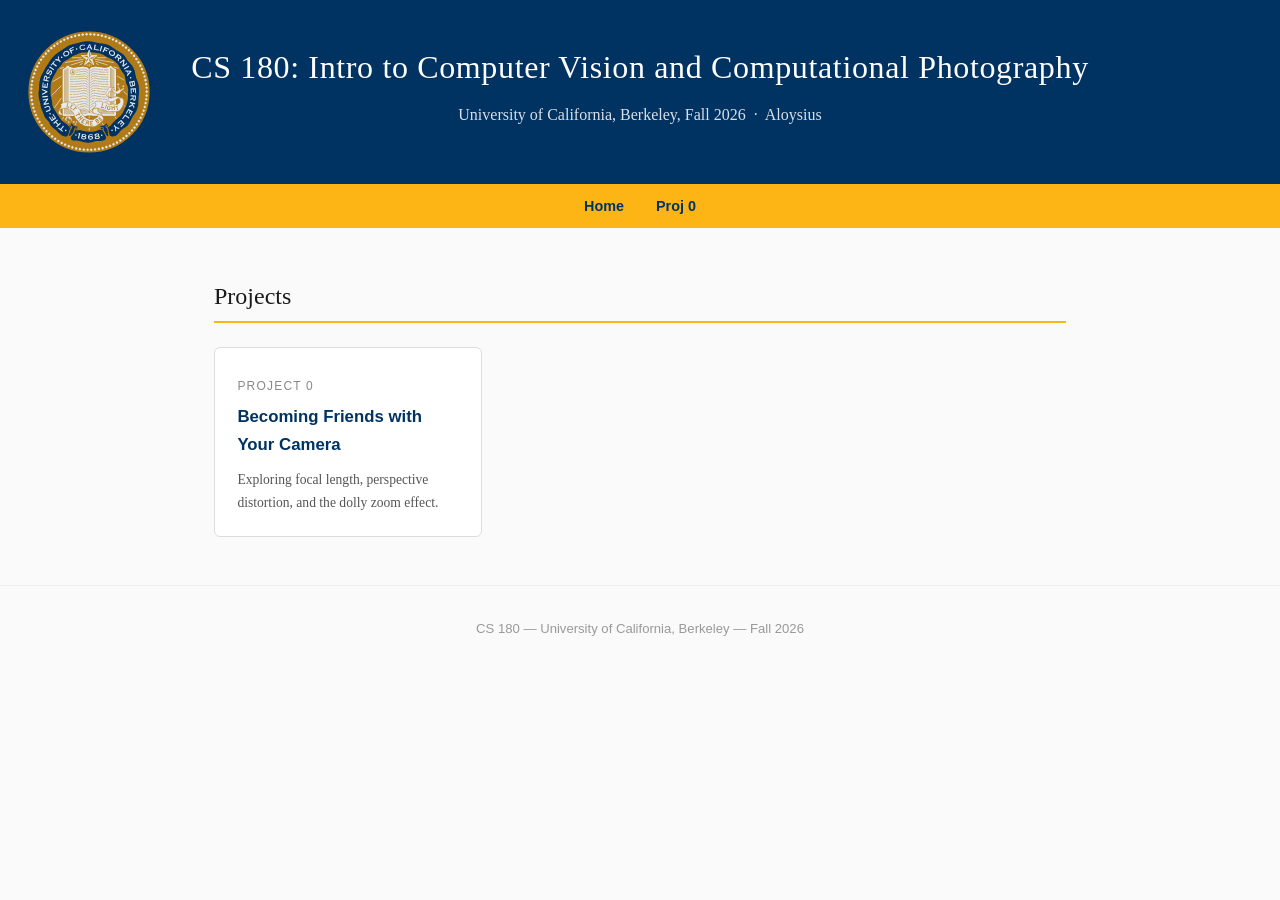
==== index.html @ fd5c7561 "proj0" ====
<!DOCTYPE html>
<html lang="en">
<head>
  <meta charset="UTF-8" />
  <meta name="viewport" content="width=device-width, initial-scale=1.0" />
  <title>CS 180 — Aloy</title>
  <link rel="stylesheet" href="style.css" />
</head>
<body>

<header>
  <img src="cal_seal.svg" alt="UC Berkeley seal" class="header-seal" />
  <h1>CS 180: Intro to Computer Vision and Computational Photography</h1>
  <p>University of California, Berkeley, Fall 2026 &nbsp;·&nbsp; Aloysius</p>
</header>

<nav>
  <a href="index.html">Home</a>
  <a href="proj0/index.html">Proj 0</a>
  <!-- Add links here as projects are completed -->
</nav>

<main>
  <section>
    <h2>Projects</h2>
    <div class="project-grid">

      <div class="project-card">
        <a href="proj0/index.html">
          <span class="proj-number">Project 0</span>
          <h3>Becoming Friends with Your Camera</h3>
          <p>Exploring focal length, perspective distortion, and the dolly zoom effect.</p>
        </a>
      </div>

      <!-- Template for future projects — duplicate and fill in:
      <div class="project-card">
        <a href="proj1/index.html">
          <span class="proj-number">Project 1</span>
          <h3>Project Title</h3>
          <p>Short description.</p>
        </a>
      </div>
      -->

    </div>
  </section>
</main>

<footer>
  CS 180 &mdash; University of California, Berkeley &mdash; Fall 2026
</footer>

</body>
</html>
---- style.css ----
* {
  box-sizing: border-box;
  margin: 0;
  padding: 0;
}

body {
  font-family: "Georgia", serif;
  background: #fafafa;
  color: #1a1a1a;
  line-height: 1.7;
}

header {
  background: #003262; /* Berkeley blue */
  color: #fff;
  padding: 2.5rem 1rem;
  text-align: center;
  position: relative;
}

.header-seal {
  position: absolute;
  top: 50%;
  left: 1.5rem;
  transform: translateY(-50%);
  height: 130px;
  width: 130px;
  object-fit: contain;
  opacity: 0.9;
}

header h1 {
  font-size: 2rem;
  font-weight: normal;
  letter-spacing: 0.02em;
}

header p {
  margin-top: 0.4rem;
  font-size: 1rem;
  opacity: 0.85;
}

nav {
  background: #fdb515; /* Berkeley gold */
  display: flex;
  justify-content: center;
  gap: 2rem;
  padding: 0.6rem 1rem;
}

nav a {
  color: #003262;
  text-decoration: none;
  font-family: "Helvetica Neue", sans-serif;
  font-size: 0.9rem;
  font-weight: 600;
}

nav a:hover {
  text-decoration: underline;
}

#equipment {
  margin-bottom: 2rem;
  font-family: "Helvetica Neue", sans-serif;
  font-size: 0.88rem;
  color: #555;
}

main {
  max-width: 900px;
  margin: 3rem auto;
  padding: 0 1.5rem;
}

h2 {
  font-size: 1.5rem;
  font-weight: normal;
  border-bottom: 2px solid #fdb515;
  padding-bottom: 0.3rem;
  margin-bottom: 1rem;
}

h3 {
  font-size: 1.1rem;
  margin: 1.8rem 0 0.6rem;
  font-family: "Helvetica Neue", sans-serif;
}

p {
  margin-bottom: 1rem;
  font-size: 0.97rem;
}

section {
  margin-bottom: 3rem;
}

.image-row {
  display: flex;
  gap: 1rem;
  flex-wrap: wrap;
  margin: 1rem 0;
}

.image-row figure {
  flex: 1 1 280px;
  text-align: center;
}

.image-row img {
  width: 100%;
  border: 1px solid #ddd;
  border-radius: 3px;
}

.image-row figcaption {
  font-size: 0.82rem;
  color: #555;
  margin-top: 0.4rem;
  font-family: "Helvetica Neue", sans-serif;
}

.gif-container {
  text-align: center;
  margin: 1.5rem 0;
}

.gif-container img {
  max-width: 100%;
  border: 1px solid #ddd;
  border-radius: 3px;
}

.gif-container figcaption {
  font-size: 0.82rem;
  color: #555;
  margin-top: 0.4rem;
  font-family: "Helvetica Neue", sans-serif;
}

/* Landing page project cards */
.project-grid {
  display: grid;
  grid-template-columns: repeat(auto-fill, minmax(240px, 1fr));
  gap: 1.5rem;
  margin-top: 1.5rem;
}

.project-card {
  border: 1px solid #ddd;
  border-radius: 6px;
  overflow: hidden;
  background: #fff;
  transition: box-shadow 0.2s;
}

.project-card:hover {
  box-shadow: 0 4px 16px rgba(0,0,0,0.1);
}

.project-card a {
  display: block;
  padding: 1.4rem;
  text-decoration: none;
  color: inherit;
}

.project-card .proj-number {
  font-size: 0.75rem;
  text-transform: uppercase;
  letter-spacing: 0.1em;
  color: #888;
  font-family: "Helvetica Neue", sans-serif;
}

.project-card h3 {
  margin: 0.3rem 0 0.5rem;
  font-size: 1.05rem;
  color: #003262;
}

.project-card p {
  font-size: 0.85rem;
  color: #555;
  margin: 0;
}

footer {
  text-align: center;
  padding: 2rem;
  font-size: 0.82rem;
  color: #999;
  font-family: "Helvetica Neue", sans-serif;
  border-top: 1px solid #eee;
  margin-top: 3rem;
}
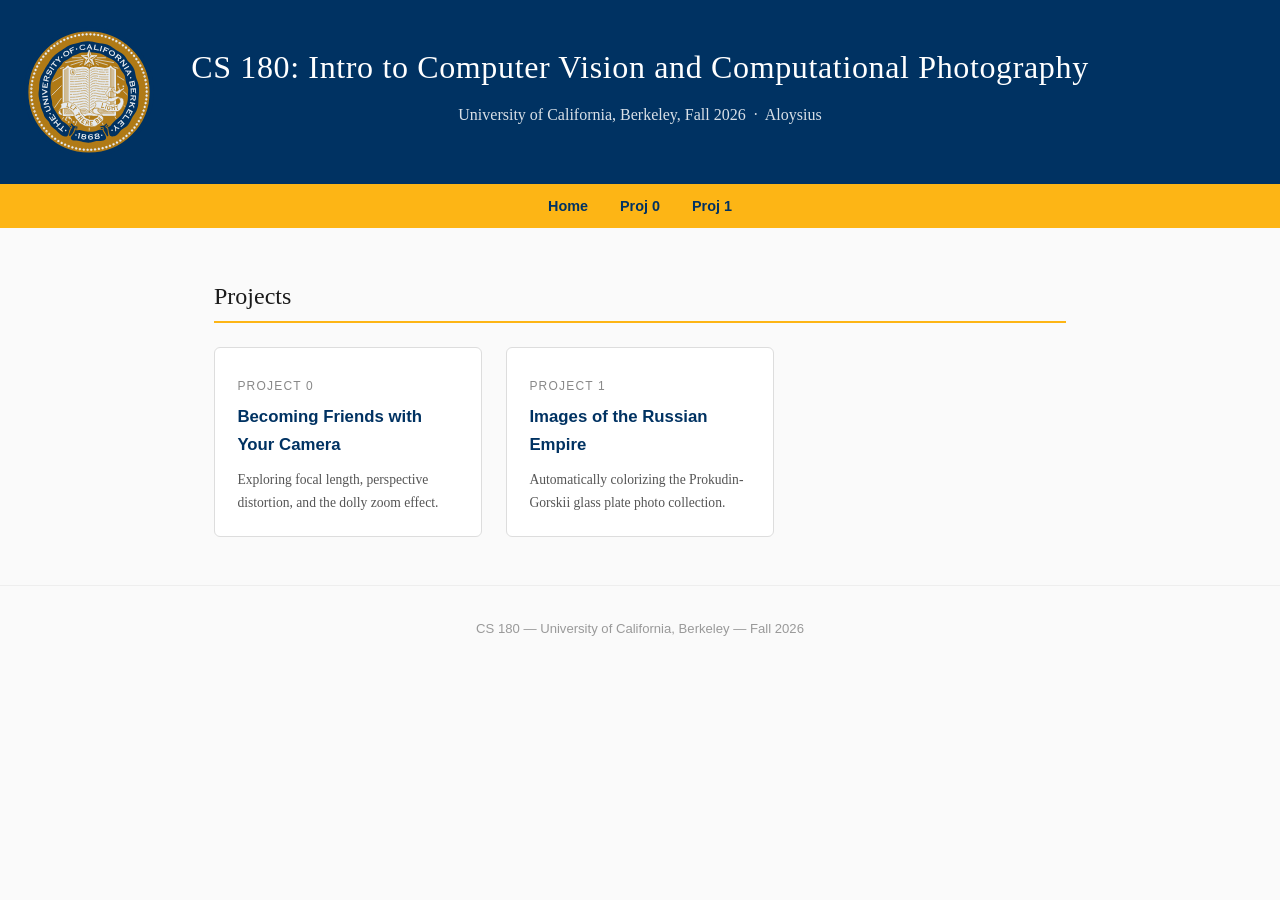
==== commit 27493915: "proj1 done" ====
--- a/index.html
+++ b/index.html
@@ -17,6 +17,7 @@
 <nav>
   <a href="index.html">Home</a>
   <a href="proj0/index.html">Proj 0</a>
+  <a href="proj1/index.html">Proj 1</a>
   <!-- Add links here as projects are completed -->
 </nav>
 
@@ -33,15 +34,13 @@
         </a>
       </div>
 
-      <!-- Template for future projects — duplicate and fill in:
       <div class="project-card">
         <a href="proj1/index.html">
           <span class="proj-number">Project 1</span>
-          <h3>Project Title</h3>
-          <p>Short description.</p>
+          <h3>Images of the Russian Empire</h3>
+          <p>Automatically colorizing the Prokudin-Gorskii glass plate photo collection.</p>
         </a>
       </div>
-      -->
 
     </div>
   </section>
--- a/style.css
+++ b/style.css
@@ -188,6 +188,71 @@
   margin: 0;
 }
 
+table {
+  width: 100%;
+  border-collapse: collapse;
+  margin: 1rem 0 1.5rem;
+  font-family: "Helvetica Neue", sans-serif;
+  font-size: 0.85rem;
+}
+
+th, td {
+  text-align: left;
+  padding: 0.45rem 0.7rem;
+  border-bottom: 1px solid #eee;
+}
+
+th {
+  color: #003262;
+  border-bottom: 2px solid #fdb515;
+  font-weight: 600;
+}
+
+tr:hover td {
+  background: #fafafa;
+}
+
+.thumb-grid {
+  display: grid;
+  grid-template-columns: repeat(auto-fill, minmax(200px, 1fr));
+  gap: 1rem;
+  margin: 1rem 0;
+}
+
+.thumb-grid figure {
+  margin: 0;
+  text-align: center;
+}
+
+.thumb-grid img {
+  width: 100%;
+  border: 1px solid #ddd;
+  border-radius: 3px;
+}
+
+.thumb-grid figcaption {
+  font-size: 0.8rem;
+  color: #555;
+  margin-top: 0.3rem;
+  font-family: "Helvetica Neue", sans-serif;
+}
+
+.note {
+  background: #fff8e6;
+  border-left: 3px solid #fdb515;
+  padding: 0.8rem 1rem;
+  font-size: 0.88rem;
+  margin: 1rem 0;
+}
+
+.fail {
+  background: #fdeeee;
+  border-left: 3px solid #c0392b;
+  padding: 0.8rem 1rem;
+  font-size: 0.88rem;
+  margin: 1rem 0;
+}
+
 footer {
   text-align: center;
   padding: 2rem;
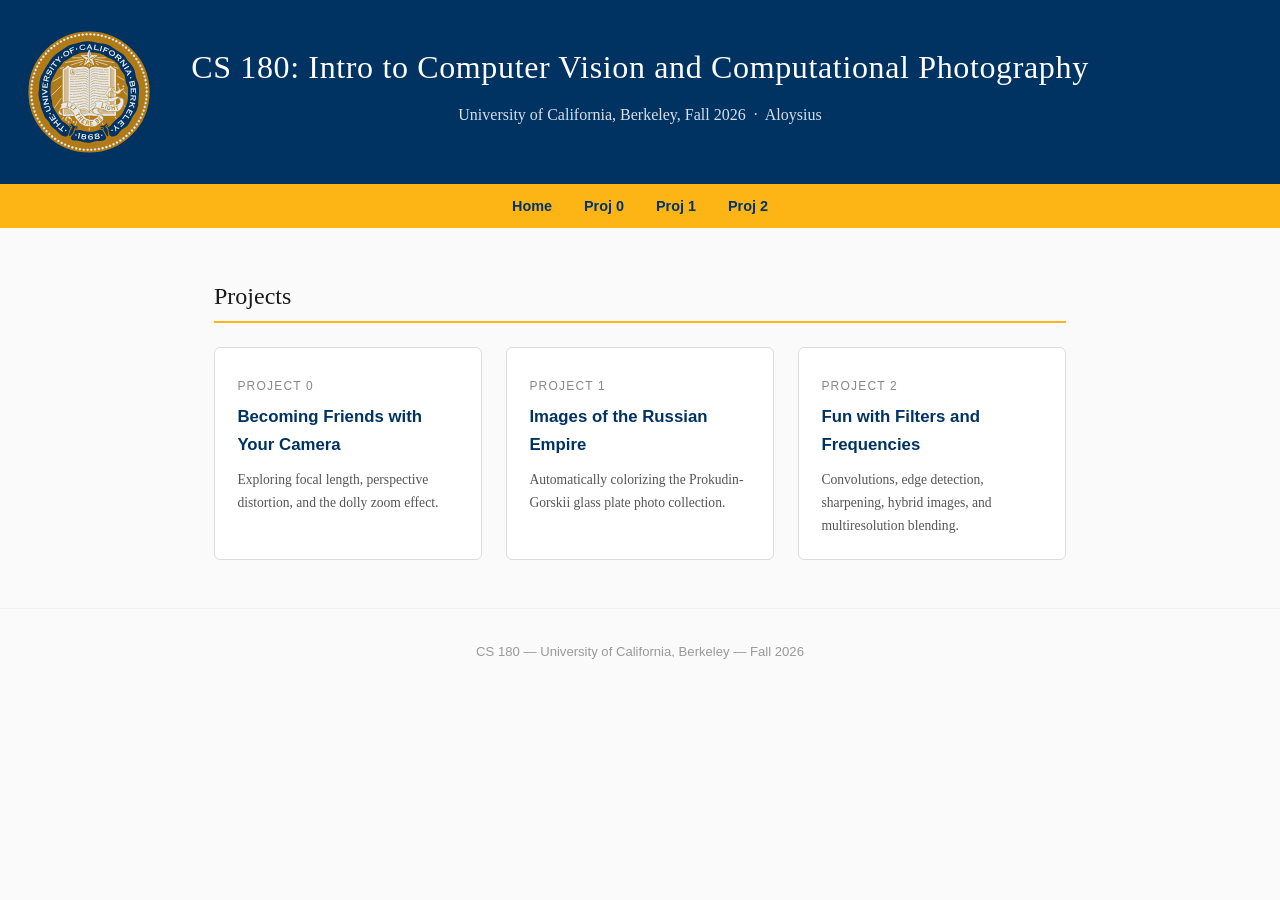
==== commit 59bb3239: "Add proj2: Fun with Filters and Frequencies" ====
--- a/index.html
+++ b/index.html
@@ -18,6 +18,7 @@
   <a href="index.html">Home</a>
   <a href="proj0/index.html">Proj 0</a>
   <a href="proj1/index.html">Proj 1</a>
+  <a href="proj2/index.html">Proj 2</a>
   <!-- Add links here as projects are completed -->
 </nav>
 
@@ -42,6 +43,14 @@
         </a>
       </div>
 
+      <div class="project-card">
+        <a href="proj2/index.html">
+          <span class="proj-number">Project 2</span>
+          <h3>Fun with Filters and Frequencies</h3>
+          <p>Convolutions, edge detection, sharpening, hybrid images, and multiresolution blending.</p>
+        </a>
+      </div>
+
     </div>
   </section>
 </main>
--- a/style.css
+++ b/style.css
@@ -237,6 +237,31 @@
   font-family: "Helvetica Neue", sans-serif;
 }
 
+code {
+  font-family: "SF Mono", "Menlo", "Consolas", monospace;
+  font-size: 0.85em;
+  background: #eef0f2;
+  padding: 0.1em 0.3em;
+  border-radius: 3px;
+}
+
+pre {
+  background: #1e2530;
+  color: #e8eaed;
+  padding: 1rem 1.2rem;
+  border-radius: 6px;
+  overflow-x: auto;
+  margin: 1rem 0;
+  font-size: 0.82rem;
+  line-height: 1.5;
+}
+
+pre code {
+  background: none;
+  padding: 0;
+  color: inherit;
+}
+
 .note {
   background: #fff8e6;
   border-left: 3px solid #fdb515;
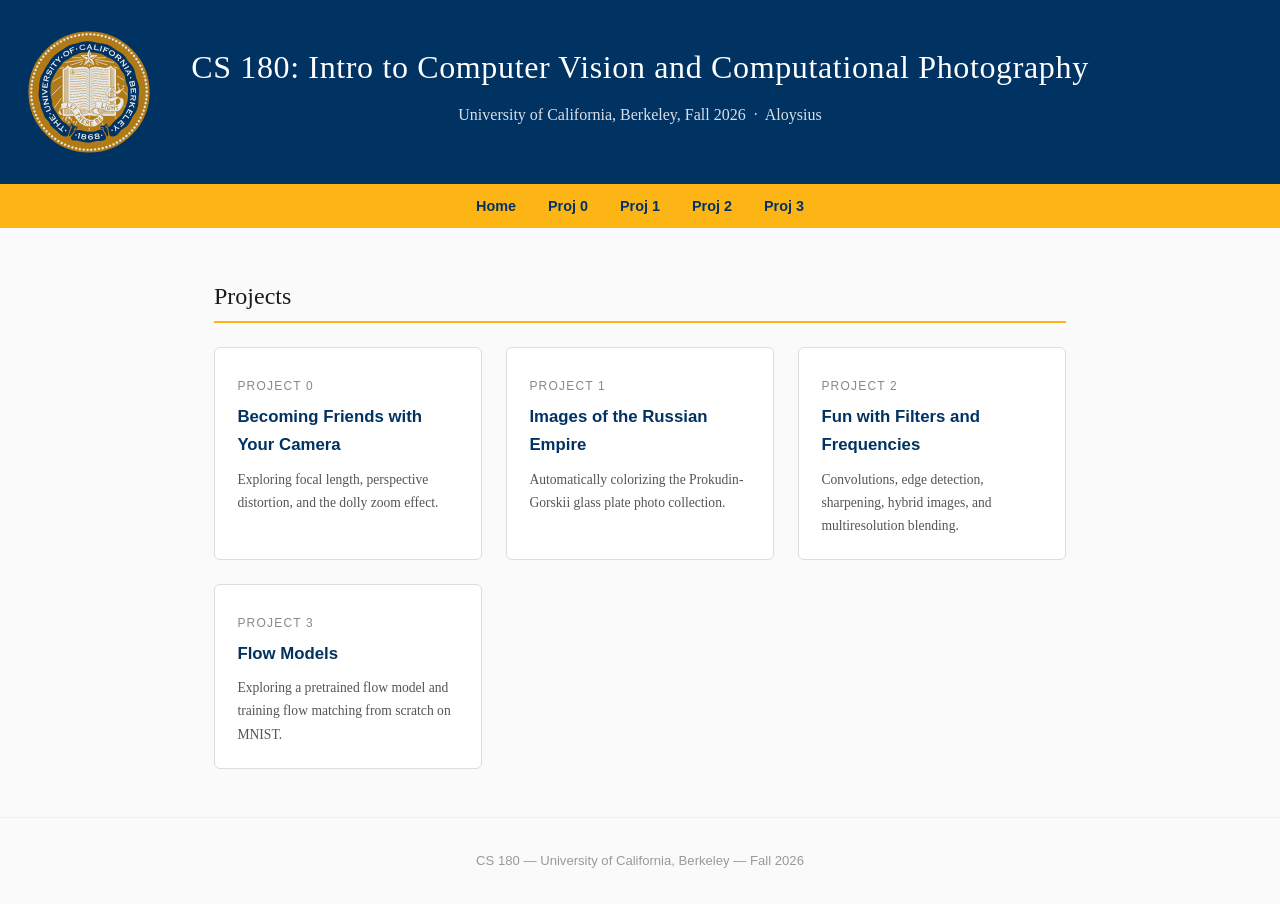
==== commit f3193731: "proj3 done" ====
--- a/index.html
+++ b/index.html
@@ -19,6 +19,7 @@
   <a href="proj0/index.html">Proj 0</a>
   <a href="proj1/index.html">Proj 1</a>
   <a href="proj2/index.html">Proj 2</a>
+  <a href="proj3/index.html">Proj 3</a>
   <!-- Add links here as projects are completed -->
 </nav>
 
@@ -51,6 +52,14 @@
         </a>
       </div>
 
+      <div class="project-card">
+        <a href="proj3/index.html">
+          <span class="proj-number">Project 3</span>
+          <h3>Flow Models</h3>
+          <p>Exploring a pretrained flow model and training flow matching from scratch on MNIST.</p>
+        </a>
+      </div>
+
     </div>
   </section>
 </main>
--- a/style.css
+++ b/style.css
@@ -14,7 +14,7 @@
 header {
   background: #003262; /* Berkeley blue */
   color: #fff;
-  padding: 2.5rem 1rem;
+  padding: 2.5rem 160px;
   text-align: center;
   position: relative;
 }
